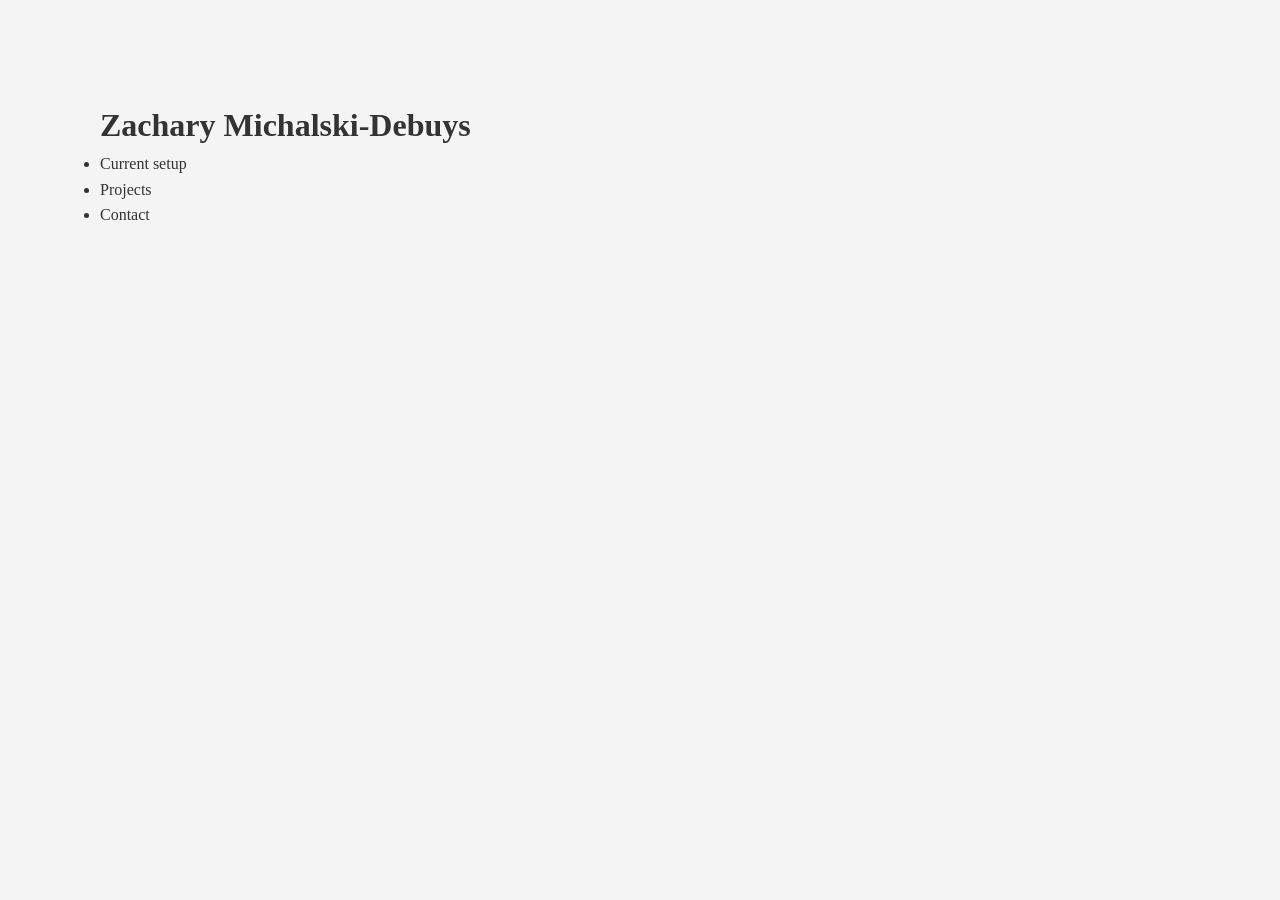
==== html/home.html @ 38a9748a "Minimal header" ====
<!DOCTYPE html>
<html lang="en">
<head>
  <meta charset="UTF-8">
  <meta name="viewport" content=
  "width=device-width, initial-scale=1.0">
  <title>Zachary Portfolio | Home</title>
  <!-- Page title (appears in browser tab) -->
  <link rel="stylesheet" href="../css/style.css">
  <!-- Link to shared CSS -->
  <link rel="icon" type="image/jpeg" href="../files/icon.svg">
</head>
<body>
  <!-- Header: Contains logo and navigation -->
  <header class="header">
    <div class="logo">
      <h1>Zachary Michalski-Debuys</h1>
    </div>
    <nav>
      <ul>
        <li>
          <a href="setup.html">Current setup</a>
        </li>
        <li>
          <a href="projects/index.html">Projects</a>
        </li>
        <li>
          <a href="contact.html">Contact</a>
        </li>
      </ul>
    </nav>
  </header><!-- Main Content: Unique to each page -->
  <main>
    <!-- Home page content (e.g., hero section) -->
  </main><!-- Footer: Shared across all pages -->
  <!-- <footer> -->
  <!--   <p>© 2024 MyWebsite. All rights reserved.</p> -->
  <!-- </footer> -->
</body>
</html>
---- css/style.css ----
* {  
    margin: 0;  
    padding: 0;  
    box-sizing: border-box;
}  

:root {
  --color-primary: #121226;  
  --color-secondary: #21213b;
  --color-tertiary: #363659; 
  --color-accent: #505077;   
  --color-highlight: #6868a6;
  --color-text-black: #333;
  --color-text-white: #dddddd;
  --color-background: #f4f4f4;
}

body {  
    font-family: 'Helvetica Neue', serif;
    line-height: 1.6;
    color: var(--color-text-black);
    background-color: var(--color-background);
}  

a {  
    text-decoration: none;
    color: var(--color-text-black);
}  

.container {  
    max-width: 1200px;
    margin: 0 auto;
    padding: 0 20px;
}  

@media (max-width: 768px) {  
    .logo h1 {  
        font-size: 1.5rem;
    }  
}  

/* Header */
.header {
    margin-top: 100px;
    margin-left: 100px;
}
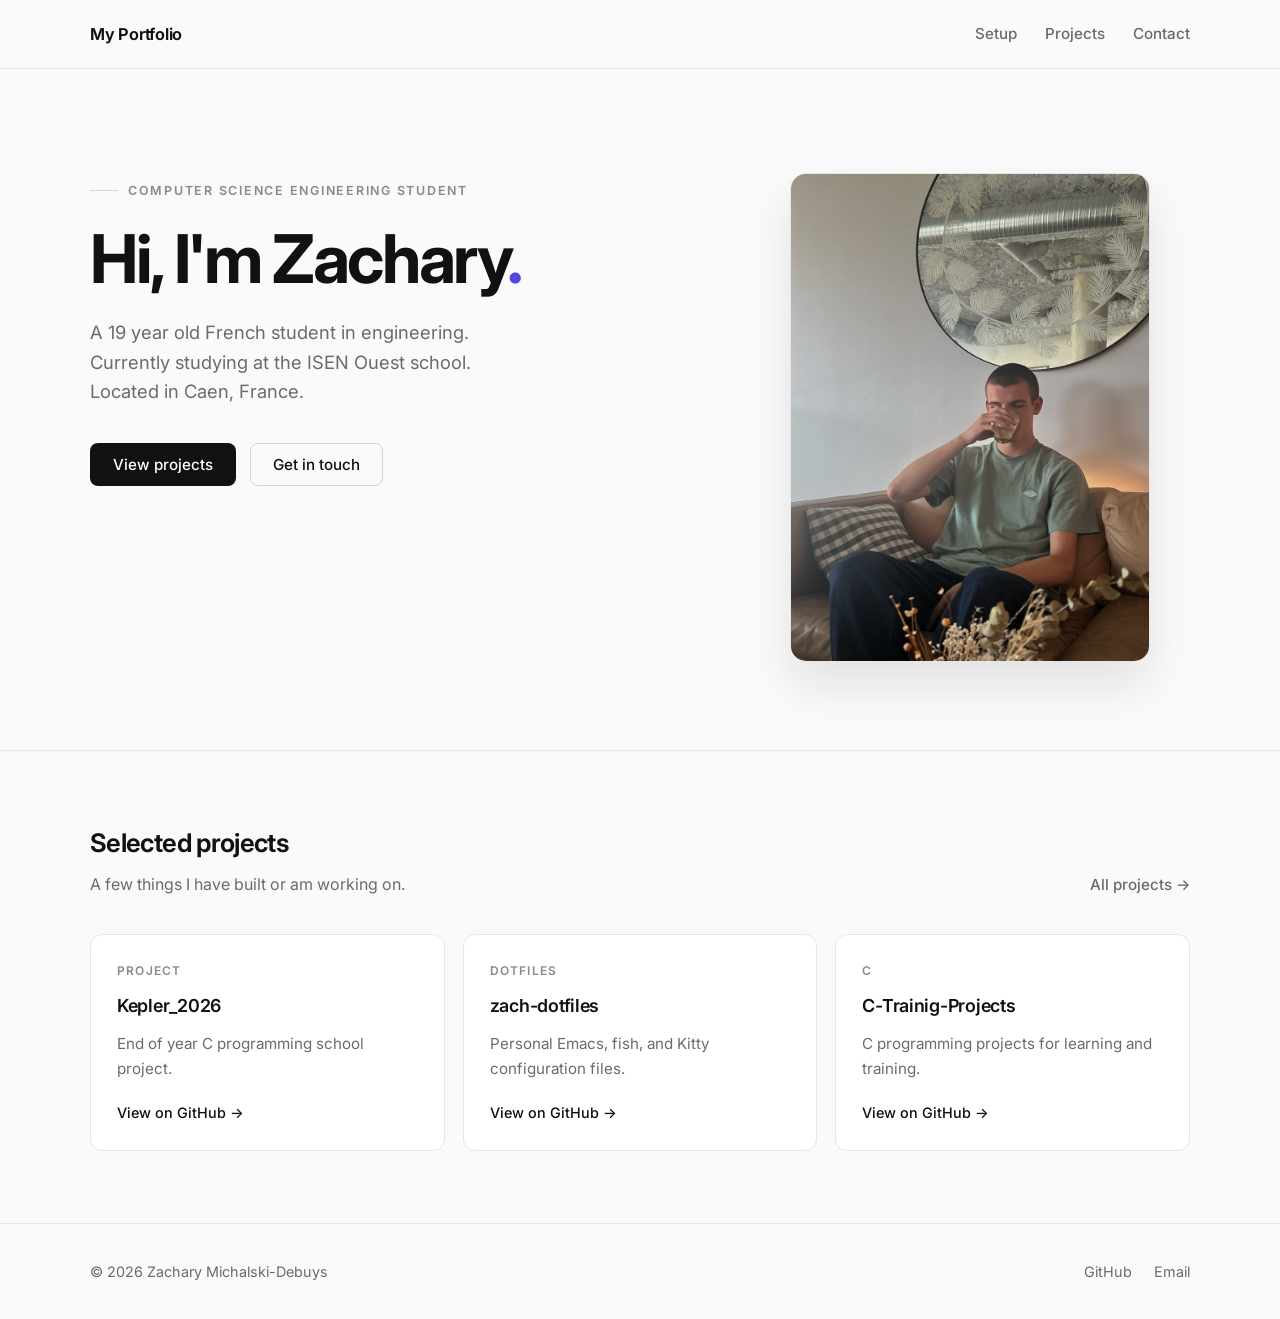
==== commit f5693b87: "v1" ====
--- a/html/home.html
+++ b/html/home.html
@@ -4,37 +4,110 @@
   <meta charset="UTF-8">
   <meta name="viewport" content=
   "width=device-width, initial-scale=1.0">
-  <title>Zachary Portfolio | Home</title>
-  <!-- Page title (appears in browser tab) -->
+  <title>Zachary Michalski-Debuys</title>
+  <link rel="preconnect" href="https://fonts.googleapis.com">
+  <link rel="preconnect" href="https://fonts.gstatic.com"
+  crossorigin="">
+  <link href=
+  "https://fonts.googleapis.com/css2?family=Inter:wght@400;500;600;700&amp;display=swap"
+  rel="stylesheet">
   <link rel="stylesheet" href="../css/style.css">
-  <!-- Link to shared CSS -->
-  <link rel="icon" type="image/jpeg" href="../files/icon.svg">
+  <link rel="icon" type="image/svg+xml" href="../files/icon.svg">
 </head>
 <body>
-  <!-- Header: Contains logo and navigation -->
-  <header class="header">
-    <div class="logo">
-      <h1>Zachary Michalski-Debuys</h1>
+  <header class="site-header">
+    <div class="container header-inner">
+      <a class="logo" href="home.html">My Portfolio</a>
+      <nav>
+        <ul class="nav-list">
+          <li>
+            <a href="setup.html">Setup</a>
+          </li>
+          <li>
+            <a href="projects/index.html">Projects</a>
+          </li>
+          <li>
+            <a href="contact.html">Contact</a>
+          </li>
+        </ul>
+      </nav>
     </div>
-    <nav>
-      <ul>
-        <li>
-          <a href="setup.html">Current setup</a>
-        </li>
-        <li>
-          <a href="projects/index.html">Projects</a>
-        </li>
-        <li>
-          <a href="contact.html">Contact</a>
-        </li>
-      </ul>
-    </nav>
-  </header><!-- Main Content: Unique to each page -->
+  </header>
   <main>
-    <!-- Home page content (e.g., hero section) -->
-  </main><!-- Footer: Shared across all pages -->
-  <!-- <footer> -->
-  <!--   <p>© 2024 MyWebsite. All rights reserved.</p> -->
-  <!-- </footer> -->
+    <section class="hero">
+      <div class="container hero-grid">
+        <div class="hero-copy">
+          <p class="eyebrow">Computer science engineering student</p>
+          <h1 class="hero-title">Hi, I'm Zachary<span class=
+          "accent">.</span></h1>
+          <p class="hero-text">A 19 year old French student in
+          engineering.<br>
+          Currently studying at the ISEN Ouest school.<br>
+          Located in Caen, France.</p>
+          <div class="hero-actions">
+            <a class="button button-primary" href=
+            "projects/index.html">View projects</a> <a class=
+            "button button-secondary" href="contact.html">Get in
+            touch</a>
+          </div>
+        </div>
+        <div class="hero-media">
+          <img class="hero-photo" src="../files/zach.jpg"
+          alt="Portrait of Zachary Michalski-Debuys">
+        </div>
+      </div>
+    </section>
+    <section class="section">
+      <div class="container">
+        <div class="section-header">
+          <div>
+            <h2 class="section-title">Selected projects</h2>
+            <p class="section-subtitle">A few things I have built
+            or am working on.</p>
+          </div><a class="text-link" href="projects/index.html">All
+          projects →</a>
+        </div>
+        <div class="grid">
+          <a class="card" href=
+          "https://github.com/Zachmd14/Kepler_2026" target="_blank"
+          rel="noopener">
+          <p class="card-tag">Project</p>
+          <h3 class="card-title">Kepler_2026</h3>
+          <p class="card-text">End of year C programming school
+          project.</p><span class="card-link">View on GitHub
+          →</span></a> <a class="card" href=
+          "https://github.com/Zachmd14/zach-dotfiles" target=
+          "_blank" rel="noopener">
+          <p class="card-tag">Dotfiles</p>
+          <h3 class="card-title">zach-dotfiles</h3>
+          <p class="card-text">Personal Emacs, fish, and Kitty
+          configuration files.</p><span class="card-link">View on
+          GitHub →</span></a> <a class="card" href=
+          "https://github.com/Zachmd14/C-Trainig-Projects" target=
+          "_blank" rel="noopener">
+          <p class="card-tag">C</p>
+          <h3 class="card-title">C-Trainig-Projects</h3>
+          <p class="card-text">C programming projects for learning
+          and training.</p><span class="card-link">View on GitHub
+          →</span></a>
+        </div>
+      </div>
+    </section>
+  </main>
+  <footer class="site-footer">
+    <div class="container footer-inner">
+      <p>© 2026 Zachary Michalski-Debuys</p>
+      <nav>
+        <ul class="footer-nav">
+          <li>
+            <a href="https://github.com/Zachmd14">GitHub</a>
+          </li>
+          <li>
+            <a href="mailto:zacharymd14@gmail.com">Email</a>
+          </li>
+        </ul>
+      </nav>
+    </div>
+  </footer>
 </body>
 </html>
--- a/css/style.css
+++ b/css/style.css
@@ -1,46 +1,477 @@
-* {  
-    margin: 0;  
-    padding: 0;  
-    box-sizing: border-box;
-}  
+* {
+  margin: 0;
+  padding: 0;
+  box-sizing: border-box;
+}
 
 :root {
-  --color-primary: #121226;  
-  --color-secondary: #21213b;
-  --color-tertiary: #363659; 
-  --color-accent: #505077;   
-  --color-highlight: #6868a6;
-  --color-text-black: #333;
-  --color-text-white: #dddddd;
-  --color-background: #f4f4f4;
-}
-
-body {  
-    font-family: 'Helvetica Neue', serif;
-    line-height: 1.6;
-    color: var(--color-text-black);
-    background-color: var(--color-background);
-}  
-
-a {  
-    text-decoration: none;
-    color: var(--color-text-black);
-}  
-
-.container {  
-    max-width: 1200px;
-    margin: 0 auto;
-    padding: 0 20px;
-}  
-
-@media (max-width: 768px) {  
-    .logo h1 {  
-        font-size: 1.5rem;
-    }  
-}  
-
-/* Header */
-.header {
-    margin-top: 100px;
-    margin-left: 100px;
-}
+  --bg: #fafafa;
+  --surface: #ffffff;
+  --text: #111111;
+  --muted: #6b6b6b;
+  --faint: #8a8a8a;
+  --border: #e6e6e6;
+  --border-strong: #d4d4d4;
+  --accent: #4f46e5;
+  --radius: 12px;
+  --container: 1100px;
+  --transition: 0.16s ease;
+}
+
+html {
+  scroll-behavior: smooth;
+}
+
+body {
+  font-family: "Inter", -apple-system, BlinkMacSystemFont, "Segoe UI", Roboto, "Helvetica Neue", Arial, sans-serif;
+  background-color: var(--bg);
+  color: var(--text);
+  line-height: 1.6;
+  -webkit-font-smoothing: antialiased;
+  text-rendering: optimizeLegibility;
+}
+
+a {
+  color: inherit;
+  text-decoration: none;
+}
+
+ul {
+  list-style: none;
+}
+
+::selection {
+  background: var(--accent);
+  color: #ffffff;
+}
+
+:focus-visible {
+  outline: 2px solid var(--accent);
+  outline-offset: 3px;
+  border-radius: 4px;
+}
+
+.container {
+  width: min(var(--container), 100% - 48px);
+  margin-inline: auto;
+}
+
+.site-header {
+  position: sticky;
+  top: 0;
+  z-index: 50;
+  background: rgba(250, 250, 250, 0.86);
+  backdrop-filter: blur(12px);
+  -webkit-backdrop-filter: blur(12px);
+  border-bottom: 1px solid var(--border);
+}
+
+.header-inner {
+  display: flex;
+  align-items: center;
+  justify-content: space-between;
+  gap: 24px;
+  min-height: 68px;
+  padding: 10px 0;
+  flex-wrap: wrap;
+}
+
+.logo {
+  font-size: 1.02rem;
+  font-weight: 650;
+  letter-spacing: -0.015em;
+}
+
+.logo span {
+  color: var(--accent);
+}
+
+.nav-list {
+  display: flex;
+  align-items: center;
+  gap: 28px;
+}
+
+.nav-list a {
+  font-size: 0.95rem;
+  font-weight: 500;
+  color: var(--muted);
+  transition: color var(--transition);
+}
+
+.nav-list a:hover {
+  color: var(--text);
+}
+
+.nav-list a.active {
+  color: var(--text);
+}
+
+.hero {
+  padding: 104px 0 88px;
+}
+
+.hero-grid {
+  display: grid;
+  grid-template-columns: minmax(0, 1.15fr) minmax(0, 0.85fr);
+  gap: 64px;
+  align-items: start;
+}
+
+.hero-media {
+  display: flex;
+  justify-content: center;
+}
+
+.hero-photo {
+  width: min(100%, 360px);
+  aspect-ratio: 441 / 599;
+  object-fit: cover;
+  border-radius: 16px;
+  border: 1px solid var(--border);
+  box-shadow: 0 24px 48px rgba(17, 17, 17, 0.1);
+}
+
+.eyebrow {
+  display: inline-flex;
+  align-items: center;
+  gap: 10px;
+  font-size: 0.78rem;
+  font-weight: 600;
+  letter-spacing: 0.14em;
+  text-transform: uppercase;
+  color: var(--faint);
+}
+
+.eyebrow::before {
+  content: "";
+  width: 28px;
+  height: 1px;
+  background: var(--border-strong);
+}
+
+.hero-title {
+  margin-top: 24px;
+  font-size: clamp(2.6rem, 6vw, 4.2rem);
+  font-weight: 700;
+  line-height: 1.04;
+  letter-spacing: -0.035em;
+  max-width: 14ch;
+}
+
+.hero-title .accent {
+  color: var(--accent);
+}
+
+.hero-text {
+  margin-top: 24px;
+  max-width: 620px;
+  font-size: 1.15rem;
+  color: var(--muted);
+}
+
+.hero-actions {
+  margin-top: 36px;
+  display: flex;
+  flex-wrap: wrap;
+  gap: 14px;
+}
+
+.button {
+  display: inline-flex;
+  align-items: center;
+  gap: 8px;
+  padding: 13px 22px;
+  border-radius: 8px;
+  font-size: 0.95rem;
+  font-weight: 500;
+  line-height: 1;
+  border: 1px solid transparent;
+  transition: transform var(--transition), background-color var(--transition), border-color var(--transition), color var(--transition);
+}
+
+.button-primary {
+  background: var(--text);
+  color: #ffffff;
+}
+
+.button-primary:hover {
+  background: #2b2b2b;
+  transform: translateY(-1px);
+}
+
+.button-secondary {
+  border-color: var(--border-strong);
+  color: var(--text);
+}
+
+.button-secondary:hover {
+  border-color: var(--text);
+  transform: translateY(-1px);
+}
+
+.section {
+  padding: 72px 0;
+  border-top: 1px solid var(--border);
+}
+
+.section-header {
+  display: flex;
+  align-items: flex-end;
+  justify-content: space-between;
+  gap: 20px;
+  flex-wrap: wrap;
+  margin-bottom: 36px;
+}
+
+.section-title {
+  font-size: 1.6rem;
+  font-weight: 650;
+  letter-spacing: -0.025em;
+}
+
+.section-subtitle {
+  margin-top: 8px;
+  color: var(--muted);
+  max-width: 560px;
+}
+
+.text-link {
+  color: var(--muted);
+  font-size: 0.95rem;
+  font-weight: 500;
+  transition: color var(--transition);
+}
+
+.text-link:hover {
+  color: var(--text);
+}
+
+.grid {
+  display: grid;
+  grid-template-columns: repeat(auto-fill, minmax(280px, 1fr));
+  gap: 18px;
+}
+
+.card {
+  display: flex;
+  flex-direction: column;
+  gap: 12px;
+  padding: 26px;
+  background: var(--surface);
+  border: 1px solid var(--border);
+  border-radius: var(--radius);
+  transition: border-color var(--transition), transform var(--transition), box-shadow var(--transition);
+}
+
+.card:hover {
+  border-color: var(--border-strong);
+  transform: translateY(-3px);
+  box-shadow: 0 10px 30px rgba(17, 17, 17, 0.06);
+}
+
+.card-tag {
+  font-size: 0.75rem;
+  font-weight: 600;
+  letter-spacing: 0.1em;
+  text-transform: uppercase;
+  color: var(--faint);
+}
+
+.card-title {
+  font-size: 1.12rem;
+  font-weight: 600;
+  letter-spacing: -0.015em;
+}
+
+.card-text {
+  color: var(--muted);
+  font-size: 0.95rem;
+}
+
+.card-link {
+  margin-top: auto;
+  padding-top: 8px;
+  font-size: 0.9rem;
+  font-weight: 500;
+  color: var(--text);
+  transition: color var(--transition);
+}
+
+.card:hover .card-link {
+  color: var(--accent);
+}
+
+.page-hero {
+  padding: 88px 0 56px;
+}
+
+.page-title {
+  font-size: clamp(2.2rem, 5vw, 3.4rem);
+  font-weight: 700;
+  letter-spacing: -0.035em;
+  line-height: 1.05;
+}
+
+.page-intro {
+  margin-top: 20px;
+  max-width: 620px;
+  font-size: 1.1rem;
+  color: var(--muted);
+}
+
+.hero-shot {
+  display: block;
+  width: 100%;
+  margin-top: 36px;
+  border-radius: var(--radius);
+  border: 1px solid var(--border);
+  box-shadow: 0 18px 44px rgba(17, 17, 17, 0.1);
+}
+
+.setup-groups {
+  display: grid;
+  gap: 20px;
+  padding: 0;
+}
+
+.setup-group {
+  padding: 28px;
+  background: var(--surface);
+  border: 1px solid var(--border);
+  border-radius: var(--radius);
+}
+
+.setup-group h2 {
+  font-size: 1.1rem;
+  font-weight: 600;
+  letter-spacing: -0.015em;
+  margin-bottom: 16px;
+}
+
+.setup-list {
+  display: grid;
+  gap: 14px;
+}
+
+.setup-list li {
+  display: flex;
+  align-items: center;
+  gap: 14px;
+  color: var(--muted);
+  font-size: 0.95rem;
+}
+
+.setup-list li::before {
+  content: "";
+  flex-shrink: 0;
+  width: 6px;
+  height: 6px;
+  border-radius: 50%;
+  background: var(--accent);
+}
+
+.contact-list {
+  display: grid;
+  gap: 12px;
+  max-width: 560px;
+}
+
+.contact-item {
+  display: flex;
+  align-items: center;
+  justify-content: space-between;
+  gap: 20px;
+  padding: 20px 24px;
+  background: var(--surface);
+  border: 1px solid var(--border);
+  border-radius: var(--radius);
+  transition: border-color var(--transition), transform var(--transition);
+}
+
+.contact-item:hover {
+  border-color: var(--border-strong);
+  transform: translateY(-2px);
+}
+
+.contact-label {
+  font-size: 0.8rem;
+  font-weight: 600;
+  letter-spacing: 0.08em;
+  text-transform: uppercase;
+  color: var(--faint);
+}
+
+.contact-value {
+  font-size: 0.98rem;
+  font-weight: 500;
+  transition: color var(--transition);
+}
+
+.contact-item:hover .contact-value {
+  color: var(--accent);
+}
+
+.site-footer {
+  border-top: 1px solid var(--border);
+  padding: 36px 0;
+}
+
+.footer-inner {
+  display: flex;
+  align-items: center;
+  justify-content: space-between;
+  gap: 16px;
+  flex-wrap: wrap;
+  font-size: 0.9rem;
+  color: var(--muted);
+}
+
+.footer-nav {
+  display: flex;
+  gap: 22px;
+}
+
+.footer-nav a {
+  color: var(--muted);
+  transition: color var(--transition);
+}
+
+.footer-nav a:hover {
+  color: var(--text);
+}
+
+@media (max-width: 640px) {
+  .container {
+    width: min(var(--container), 100% - 40px);
+  }
+
+  .nav-list {
+    gap: 18px;
+  }
+
+  .hero {
+    padding: 72px 0 64px;
+  }
+
+  .hero-grid {
+    grid-template-columns: 1fr;
+    gap: 40px;
+  }
+
+  .hero-media {
+    justify-content: flex-start;
+  }
+
+  .hero-photo {
+    max-width: 260px;
+  }
+
+  .section {
+    padding: 56px 0;
+  }
+
+  .page-hero {
+    padding: 64px 0 44px;
+  }
+}
